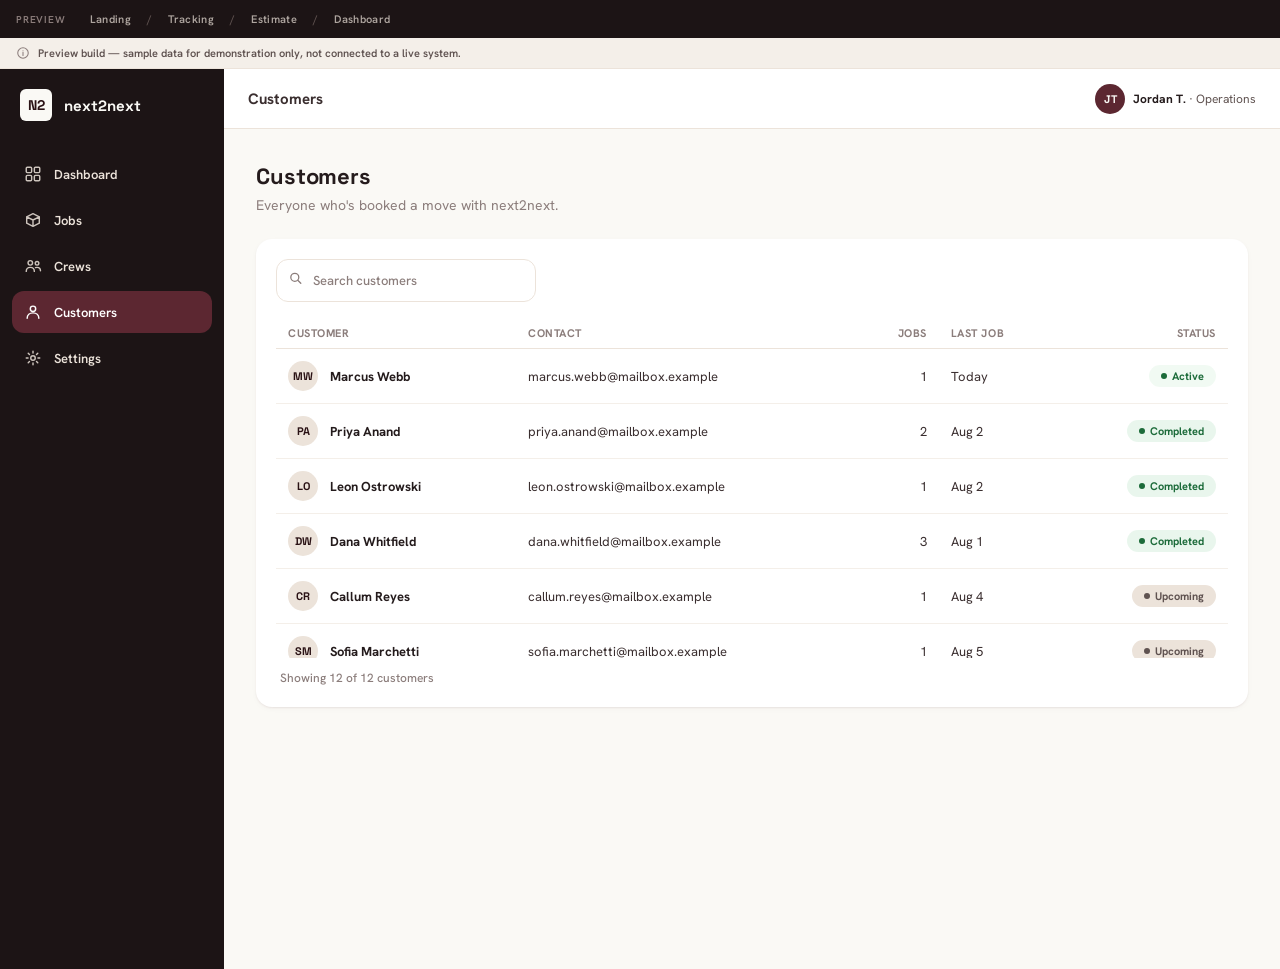
==== preview/next2next/customers.html @ c8a192f5 "Build out Jobs, Crews, Customers, and Settings screens Wires the sidebar's four remaining nav items " ====
<!DOCTYPE html>
<html lang="en">
<head>
<meta charset="utf-8">
<meta name="viewport" content="width=device-width, initial-scale=1">
<meta name="robots" content="noindex, nofollow">
<title>Customers — next2next</title>
<link rel="stylesheet" href="styles.css">
</head>
<body>

<nav class="meta-nav" aria-label="Preview navigation">
  <span class="meta-nav__label">Preview</span>
  <a href="index.html">Landing</a>
  <span class="meta-nav__sep">/</span>
  <a href="tracking.html">Tracking</a>
  <span class="meta-nav__sep">/</span>
  <a href="estimate.html">Estimate</a>
  <span class="meta-nav__sep">/</span>
  <a href="dashboard.html">Dashboard</a>
</nav>

<div class="preview-notice">
  <svg width="14" height="14" viewBox="0 0 20 20" fill="none"><circle cx="10" cy="10" r="7.5" stroke="currentColor" stroke-width="1.5"/><path d="M10 9v4.5M10 6.8v.1" stroke="currentColor" stroke-width="1.5" stroke-linecap="round"/></svg>
  Preview build &mdash; sample data for demonstration only, not connected to a live system.
</div>

<div class="app-shell" id="app-shell">
  <div class="sidebar__backdrop" id="sidebar-backdrop"></div>

  <aside class="sidebar" id="sidebar">
    <div class="sidebar__brand">
      <div class="brand-mark">N2</div>
      <div class="sidebar__wordmark">next2next</div>
      <button class="btn btn--ghost btn--icon sidebar__close-btn" id="sidebar-close-btn" aria-label="Close menu">
        <svg width="18" height="18" viewBox="0 0 20 20" fill="none"><path d="M5 5l10 10M15 5L5 15" stroke="currentColor" stroke-width="1.6" stroke-linecap="round"/></svg>
      </button>
    </div>
    <nav class="sidebar__nav" aria-label="Main">
      <a class="sidebar__link" href="dashboard.html">
        <svg width="18" height="18" viewBox="0 0 20 20" fill="none"><rect x="2.5" y="2.5" width="6" height="6" rx="1.2" stroke="currentColor" stroke-width="1.6"/><rect x="11.5" y="2.5" width="6" height="6" rx="1.2" stroke="currentColor" stroke-width="1.6"/><rect x="2.5" y="11.5" width="6" height="6" rx="1.2" stroke="currentColor" stroke-width="1.6"/><rect x="11.5" y="11.5" width="6" height="6" rx="1.2" stroke="currentColor" stroke-width="1.6"/></svg>
        <span class="sidebar__link-label">Dashboard</span>
      </a>
      <a class="sidebar__link" href="jobs.html">
        <svg width="18" height="18" viewBox="0 0 20 20" fill="none"><path d="M3 6.5L10 3l7 3.5M3 6.5v7L10 17l7-3.5v-7M3 6.5L10 10m0 0l7-3.5M10 10v7" stroke="currentColor" stroke-width="1.6" stroke-linecap="round" stroke-linejoin="round"/></svg>
        <span class="sidebar__link-label">Jobs</span>
      </a>
      <a class="sidebar__link" href="crews.html">
        <svg width="18" height="18" viewBox="0 0 20 20" fill="none"><circle cx="7" cy="6.5" r="2.5" stroke="currentColor" stroke-width="1.6"/><path d="M2.5 16c0-2.8 2-4.5 4.5-4.5s4.5 1.7 4.5 4.5" stroke="currentColor" stroke-width="1.6" stroke-linecap="round"/><circle cx="14.5" cy="7" r="2" stroke="currentColor" stroke-width="1.6"/><path d="M12.8 11.8c.5-.2 1.1-.3 1.7-.3 2.2 0 3.8 1.4 3.8 3.8" stroke="currentColor" stroke-width="1.6" stroke-linecap="round"/></svg>
        <span class="sidebar__link-label">Crews</span>
      </a>
      <a class="sidebar__link" href="customers.html" aria-current="page">
        <svg width="18" height="18" viewBox="0 0 20 20" fill="none"><circle cx="10" cy="6.5" r="3" stroke="currentColor" stroke-width="1.6"/><path d="M3.5 17c0-3.6 2.9-6 6.5-6s6.5 2.4 6.5 6" stroke="currentColor" stroke-width="1.6" stroke-linecap="round"/></svg>
        <span class="sidebar__link-label">Customers</span>
      </a>
      <a class="sidebar__link" href="settings.html">
        <svg width="18" height="18" viewBox="0 0 20 20" fill="none"><circle cx="10" cy="10" r="2.5" stroke="currentColor" stroke-width="1.6"/><path d="M10 2.5v2M10 15.5v2M17.5 10h-2M4.5 10h-2M15.3 4.7l-1.4 1.4M6.1 13.9l-1.4 1.4M15.3 15.3l-1.4-1.4M6.1 6.1L4.7 4.7" stroke="currentColor" stroke-width="1.6" stroke-linecap="round"/></svg>
        <span class="sidebar__link-label">Settings</span>
      </a>
    </nav>
  </aside>

  <div class="app-shell__main">
    <header class="topbar">
      <div class="topbar__crumb">
        <button class="btn btn--ghost btn--icon topbar__menu-btn" id="menu-btn" aria-label="Open menu">
          <svg width="20" height="20" viewBox="0 0 20 20" fill="none"><path d="M3 6h14M3 10h14M3 14h14" stroke="currentColor" stroke-width="1.6" stroke-linecap="round"/></svg>
        </button>
        <span class="text-h2">Customers</span>
      </div>
      <div class="topbar__account">
        <div class="avatar avatar--sm avatar--brand">JT</div>
        <span><strong>Jordan T.</strong> &middot; Operations</span>
      </div>
    </header>

    <main class="owner-main">
      <div class="owner-main__inner">

        <div class="page-header">
          <div>
            <h1 class="text-h1 page-header__title">Customers</h1>
            <p class="text-body text-muted page-header__subtitle">Everyone who's booked a move with next2next.</p>
          </div>
        </div>

        <div class="card">
          <div class="section-header">
            <div class="input-group input-group--search">
              <span class="input-group__icon">
                <svg width="16" height="16" viewBox="0 0 20 20" fill="none"><circle cx="8.5" cy="8.5" r="5" stroke="currentColor" stroke-width="1.6"/><path d="M16 16l-3.5-3.5" stroke="currentColor" stroke-width="1.6" stroke-linecap="round"/></svg>
              </span>
              <input class="input" id="customers-search" type="text" placeholder="Search customers">
            </div>
          </div>

          <div class="table-wrap">
            <table class="table" id="customers-table">
              <thead>
                <tr>
                  <th>Customer</th>
                  <th>Contact</th>
                  <th data-align="right">Jobs</th>
                  <th>Last job</th>
                  <th data-align="right">Status</th>
                </tr>
              </thead>
              <tbody id="customers-body">
                <tr data-name="Marcus Webb">
                  <td class="job-cell-td" data-label="Customer"><div class="job-cell"><div class="avatar avatar--sm">MW</div><span class="job-cell__name">Marcus Webb</span></div></td>
                  <td data-label="Contact">marcus.webb@mailbox.example</td>
                  <td data-label="Jobs" data-align="right" class="tabular-nums">1</td>
                  <td data-label="Last job" class="tabular-nums">Today</td>
                  <td data-label="Status" data-align="right"><span class="status-tag status-tag--active">Active</span></td>
                </tr>
                <tr data-name="Priya Anand">
                  <td class="job-cell-td" data-label="Customer"><div class="job-cell"><div class="avatar avatar--sm">PA</div><span class="job-cell__name">Priya Anand</span></div></td>
                  <td data-label="Contact">priya.anand@mailbox.example</td>
                  <td data-label="Jobs" data-align="right" class="tabular-nums">2</td>
                  <td data-label="Last job" class="tabular-nums">Aug 2</td>
                  <td data-label="Status" data-align="right"><span class="status-tag status-tag--good">Completed</span></td>
                </tr>
                <tr data-name="Leon Ostrowski">
                  <td class="job-cell-td" data-label="Customer"><div class="job-cell"><div class="avatar avatar--sm">LO</div><span class="job-cell__name">Leon Ostrowski</span></div></td>
                  <td data-label="Contact">leon.ostrowski@mailbox.example</td>
                  <td data-label="Jobs" data-align="right" class="tabular-nums">1</td>
                  <td data-label="Last job" class="tabular-nums">Aug 2</td>
                  <td data-label="Status" data-align="right"><span class="status-tag status-tag--good">Completed</span></td>
                </tr>
                <tr data-name="Dana Whitfield">
                  <td class="job-cell-td" data-label="Customer"><div class="job-cell"><div class="avatar avatar--sm">DW</div><span class="job-cell__name">Dana Whitfield</span></div></td>
                  <td data-label="Contact">dana.whitfield@mailbox.example</td>
                  <td data-label="Jobs" data-align="right" class="tabular-nums">3</td>
                  <td data-label="Last job" class="tabular-nums">Aug 1</td>
                  <td data-label="Status" data-align="right"><span class="status-tag status-tag--good">Completed</span></td>
                </tr>
                <tr data-name="Callum Reyes">
                  <td class="job-cell-td" data-label="Customer"><div class="job-cell"><div class="avatar avatar--sm">CR</div><span class="job-cell__name">Callum Reyes</span></div></td>
                  <td data-label="Contact">callum.reyes@mailbox.example</td>
                  <td data-label="Jobs" data-align="right" class="tabular-nums">1</td>
                  <td data-label="Last job" class="tabular-nums">Aug 4</td>
                  <td data-label="Status" data-align="right"><span class="status-tag status-tag--neutral">Upcoming</span></td>
                </tr>
                <tr data-name="Sofia Marchetti">
                  <td class="job-cell-td" data-label="Customer"><div class="job-cell"><div class="avatar avatar--sm">SM</div><span class="job-cell__name">Sofia Marchetti</span></div></td>
                  <td data-label="Contact">sofia.marchetti@mailbox.example</td>
                  <td data-label="Jobs" data-align="right" class="tabular-nums">1</td>
                  <td data-label="Last job" class="tabular-nums">Aug 5</td>
                  <td data-label="Status" data-align="right"><span class="status-tag status-tag--neutral">Upcoming</span></td>
                </tr>
                <tr data-name="Andre Kowalski">
                  <td class="job-cell-td" data-label="Customer"><div class="job-cell"><div class="avatar avatar--sm">AK</div><span class="job-cell__name">Andre Kowalski</span></div></td>
                  <td data-label="Contact">andre.kowalski@mailbox.example</td>
                  <td data-label="Jobs" data-align="right" class="tabular-nums">1</td>
                  <td data-label="Last job" class="tabular-nums">Jul 30</td>
                  <td data-label="Status" data-align="right"><span class="status-tag status-tag--good">Completed</span></td>
                </tr>
                <tr data-name="Renata Silva">
                  <td class="job-cell-td" data-label="Customer"><div class="job-cell"><div class="avatar avatar--sm">RS</div><span class="job-cell__name">Renata Silva</span></div></td>
                  <td data-label="Contact">renata.silva@mailbox.example</td>
                  <td data-label="Jobs" data-align="right" class="tabular-nums">1</td>
                  <td data-label="Last job" class="tabular-nums">Jul 29</td>
                  <td data-label="Status" data-align="right"><span class="status-tag status-tag--good">Completed</span></td>
                </tr>
                <tr data-name="Tobias Lindqvist">
                  <td class="job-cell-td" data-label="Customer"><div class="job-cell"><div class="avatar avatar--sm">TL</div><span class="job-cell__name">Tobias Lindqvist</span></div></td>
                  <td data-label="Contact">tobias.lindqvist@mailbox.example</td>
                  <td data-label="Jobs" data-align="right" class="tabular-nums">1</td>
                  <td data-label="Last job" class="tabular-nums">Jul 28</td>
                  <td data-label="Status" data-align="right"><span class="status-tag status-tag--critical">Cancelled</span></td>
                </tr>
                <tr data-name="Naomi Achebe">
                  <td class="job-cell-td" data-label="Customer"><div class="job-cell"><div class="avatar avatar--sm">NA</div><span class="job-cell__name">Naomi Achebe</span></div></td>
                  <td data-label="Contact">naomi.achebe@mailbox.example</td>
                  <td data-label="Jobs" data-align="right" class="tabular-nums">1</td>
                  <td data-label="Last job" class="tabular-nums">Aug 6</td>
                  <td data-label="Status" data-align="right"><span class="status-tag status-tag--neutral">Upcoming</span></td>
                </tr>
                <tr data-name="Felix Duarte">
                  <td class="job-cell-td" data-label="Customer"><div class="job-cell"><div class="avatar avatar--sm">FD</div><span class="job-cell__name">Felix Duarte</span></div></td>
                  <td data-label="Contact">felix.duarte@mailbox.example</td>
                  <td data-label="Jobs" data-align="right" class="tabular-nums">1</td>
                  <td data-label="Last job" class="tabular-nums">Jul 27</td>
                  <td data-label="Status" data-align="right"><span class="status-tag status-tag--good">Completed</span></td>
                </tr>
                <tr data-name="Grace Kim">
                  <td class="job-cell-td" data-label="Customer"><div class="job-cell"><div class="avatar avatar--sm">GK</div><span class="job-cell__name">Grace Kim</span></div></td>
                  <td data-label="Contact">grace.kim@mailbox.example</td>
                  <td data-label="Jobs" data-align="right" class="tabular-nums">1</td>
                  <td data-label="Last job" class="tabular-nums">Aug 6</td>
                  <td data-label="Status" data-align="right"><span class="status-tag status-tag--neutral">Upcoming</span></td>
                </tr>
              </tbody>
            </table>

            <div class="empty-state hidden" id="customers-empty">
              <div class="empty-state__icon">
                <svg width="22" height="22" viewBox="0 0 20 20" fill="none"><circle cx="8.5" cy="8.5" r="5.5" stroke="currentColor" stroke-width="1.6"/><path d="M17 17l-4-4" stroke="currentColor" stroke-width="1.6" stroke-linecap="round"/></svg>
              </div>
              <div class="empty-state__title" id="customers-empty-title">No customers match your search</div>
              <button class="btn btn--ghost" id="customers-clear-search">Clear search</button>
            </div>
          </div>

          <div class="table-footer text-small" id="customers-footer">Showing 12 of 12 customers</div>
        </div>

      </div>
    </main>
  </div>
</div>

<script src="app.js"></script>
</body>
</html>
---- preview/next2next/styles.css ----
/* next2next preview — shared design system for tracking / estimate / dashboard.
   Palette, type and shadow language extracted from the next2next landing page;
   Hanken Grotesk (body) and Space Grotesk (display) vendored from the same
   bundle into ./fonts, no CDN. */

@font-face {
  font-family: 'Hanken Grotesk';
  font-style: normal;
  font-weight: 400 700;
  font-display: swap;
  src: url('fonts/hanken-grotesk-latin.woff2') format('woff2');
}

@font-face {
  font-family: 'Space Grotesk';
  font-style: normal;
  font-weight: 400 700;
  font-display: swap;
  src: url('fonts/space-grotesk-latin.woff2') format('woff2');
}

/* ===================== tokens ===================== */

:root {
  /* color: cream neutrals (surfaces) */
  --cream-50: #fbf8f4;
  --cream-100: #faf9f5;
  --cream-200: #f4efe9;
  --cream-300: #ece3da;
  --cream-400: #e6ddd5;
  --cream-500: #e1d6cd;

  /* color: maroon — the single brand accent */
  --maroon-900: #1c1415;
  --maroon-800: #241b1c;
  --maroon-700: #2a1215;
  --maroon-600: #401821;
  --maroon-500: #5c2731;
  --maroon-400: #7a4048;

  /* color: text ink */
  --text-muted: #8b7d7b;
  --text-secondary: #5f5250;
  --text-body: #3a2e2f;

  /* color: status — reserved, never used for brand/decoration */
  --status-good: #1c6b3a;
  --status-good-bg: rgba(121, 201, 142, 0.16);
  --status-good-fill: #79c98e;
  --status-good-track: rgba(121, 201, 142, 0.22);
  --status-critical: #b5392c;
  --status-critical-bg: rgba(255, 138, 128, 0.18);
  --status-critical-fill: #ff8a80;
  --status-neutral-bg: var(--cream-300);
  --status-neutral-text: var(--text-secondary);

  /* spacing — 4px scale */
  --space-1: 4px;
  --space-2: 8px;
  --space-3: 12px;
  --space-4: 16px;
  --space-5: 20px;
  --space-6: 24px;
  --space-7: 28px;
  --space-8: 32px;
  --space-9: 36px;
  --space-10: 40px;
  --space-11: 44px;
  --space-12: 48px;

  /* radius */
  --radius-sm: 6px;
  --radius-md: 12px;
  --radius-lg: 16px;
  --radius-pill: 100px;

  /* elevation — exactly two levels, everything else is flat or a hairline */
  --elevation-1: 0 1px 2px rgba(64, 24, 31, 0.06), 0 2px 8px -4px rgba(64, 24, 31, 0.10);
  --elevation-2: 0 16px 40px -16px rgba(64, 24, 31, 0.45);

  --border-hairline: 1px solid var(--cream-300);

  /* type */
  --font-body: 'Hanken Grotesk', -apple-system, BlinkMacSystemFont, 'Segoe UI', Roboto, sans-serif;
  --font-display: 'Space Grotesk', 'Hanken Grotesk', -apple-system, BlinkMacSystemFont, sans-serif;

  /* layout */
  --sidebar-w: 224px;
  --sidebar-w-collapsed: 72px;
  --topbar-h: 60px;
}

* { margin: 0; padding: 0; box-sizing: border-box; }

html, body {
  background: var(--cream-100);
  color: var(--text-body);
  font-family: var(--font-body);
  min-height: 100%;
}

img { max-width: 100%; display: block; }
a { color: inherit; }
button { font: inherit; color: inherit; }
ul, ol { list-style: none; }

/* ===================== type scale ===================== */

.text-display { font-family: var(--font-display); font-size: 32px; line-height: 40px; font-weight: 700; letter-spacing: -0.01em; }
.text-h1 { font-family: var(--font-display); font-size: 22px; line-height: 30px; font-weight: 700; letter-spacing: -0.005em; }
.text-h2 { font-family: var(--font-body); font-size: 15px; line-height: 22px; font-weight: 700; }
.text-body { font-family: var(--font-body); font-size: 14px; line-height: 20px; font-weight: 400; }
.text-small { font-family: var(--font-body); font-size: 12px; line-height: 17px; font-weight: 500; }
.text-caption { font-family: var(--font-body); font-size: 11px; line-height: 14px; font-weight: 700; text-transform: uppercase; letter-spacing: 0.06em; }

.text-muted { color: var(--text-muted); }
.text-secondary { color: var(--text-secondary); }
.tabular-nums { font-variant-numeric: tabular-nums; }

/* ===================== focus ===================== */

a:focus-visible,
button:focus-visible,
input:focus-visible,
[tabindex]:focus-visible {
  outline: 2px solid var(--maroon-500);
  outline-offset: 2px;
  border-radius: var(--radius-sm);
}

/* ===================== meta nav (demo-only, never product chrome) ===================== */

.meta-nav {
  background: var(--maroon-900);
  color: var(--cream-300);
  font-family: var(--font-body);
  font-size: 11px;
  font-weight: 600;
  letter-spacing: 0.03em;
  display: flex;
  align-items: center;
  gap: var(--space-1);
  padding: var(--space-2) var(--space-4);
  flex-wrap: wrap;
  position: relative;
  z-index: 200;
}

.meta-nav__label {
  color: var(--text-muted);
  margin-right: var(--space-2);
  text-transform: uppercase;
  font-size: 10px;
  letter-spacing: 0.08em;
}

.meta-nav a {
  text-decoration: none;
  color: var(--cream-300);
  padding: var(--space-1) var(--space-3);
  border-radius: var(--radius-pill);
  opacity: 0.7;
}

.meta-nav a:hover { opacity: 1; background: rgba(255, 255, 255, 0.08); }

.meta-nav a[aria-current="page"] {
  opacity: 1;
  background: var(--maroon-500);
  color: var(--cream-100);
}

.meta-nav__sep { color: var(--text-secondary); }

.preview-notice {
  display: flex;
  align-items: center;
  gap: var(--space-2);
  background: var(--cream-200);
  color: var(--text-secondary);
  font-size: 11px;
  font-weight: 600;
  padding: var(--space-2) var(--space-4);
  border-bottom: var(--border-hairline);
}

.preview-notice svg { flex-shrink: 0; color: var(--text-muted); }

/* ===================== brand mark (shared: sidebar + customer header) ===================== */

.brand-mark {
  width: 32px;
  height: 32px;
  border-radius: var(--radius-sm);
  background: var(--maroon-500);
  color: var(--cream-100);
  display: flex;
  align-items: center;
  justify-content: center;
  font-family: var(--font-display);
  font-weight: 700;
  font-size: 14px;
  flex-shrink: 0;
}

/* ===================== buttons ===================== */

.btn {
  display: inline-flex;
  align-items: center;
  justify-content: center;
  gap: var(--space-2);
  border: none;
  border-radius: var(--radius-pill);
  padding: var(--space-3) var(--space-5);
  font-family: var(--font-body);
  font-size: 13px;
  font-weight: 700;
  cursor: pointer;
  transition: background-color 120ms ease, box-shadow 120ms ease, transform 80ms ease;
}

.btn--primary {
  background: var(--maroon-500);
  color: var(--cream-100);
  box-shadow: var(--elevation-1);
}
.btn--primary:hover { background: var(--maroon-600); }
.btn--primary:active { background: var(--maroon-700); transform: translateY(1px); }
.btn--primary:disabled { background: var(--cream-400); color: var(--text-muted); cursor: not-allowed; box-shadow: none; }

.btn--ghost {
  background: transparent;
  color: var(--text-secondary);
  border: var(--border-hairline);
}
.btn--ghost:hover { background: var(--cream-200); color: var(--maroon-800); }
.btn--ghost:active { background: var(--cream-300); }

.btn--icon { padding: var(--space-2); border-radius: var(--radius-sm); }

.btn--block { width: 100%; }

/* ===================== inputs ===================== */

.input-group { position: relative; }

.input {
  width: 100%;
  font-family: var(--font-body);
  font-size: 13px;
  font-weight: 500;
  color: var(--text-body);
  background: #fff;
  border: var(--border-hairline);
  border-radius: var(--radius-md);
  padding: var(--space-3) var(--space-3) var(--space-3) var(--space-9);
  transition: border-color 120ms ease;
}

.input--plain { padding-left: var(--space-3); }

.input::placeholder { color: var(--text-muted); font-weight: 500; }
.input:hover { border-color: var(--cream-500); }
.input:focus-visible { border-color: var(--maroon-500); outline: none; box-shadow: 0 0 0 3px rgba(92, 39, 49, 0.12); }

.input-group__icon {
  position: absolute;
  left: var(--space-3);
  top: 50%;
  transform: translateY(-50%);
  color: var(--text-muted);
  pointer-events: none;
}

/* ===================== avatar ===================== */

.avatar {
  border-radius: 50%;
  display: flex;
  align-items: center;
  justify-content: center;
  font-family: var(--font-display);
  font-weight: 700;
  flex-shrink: 0;
  background: var(--cream-300);
  color: var(--maroon-700);
}

.avatar--sm { width: 30px; height: 30px; font-size: 11px; }
.avatar--md { width: 34px; height: 34px; font-size: 12px; }
.avatar--brand { background: var(--maroon-500); color: var(--cream-100); }

/* ===================== card ===================== */

.card {
  background: #fff;
  border-radius: var(--radius-lg);
  box-shadow: var(--elevation-1);
  padding: var(--space-5);
}

/* ===================== pill / status tag ===================== */

.pill {
  display: inline-flex;
  align-items: center;
  gap: var(--space-1);
  padding: var(--space-1) var(--space-3);
  border-radius: var(--radius-pill);
  font-size: 11px;
  font-weight: 700;
}

.pill--live { background: var(--status-good-bg); color: var(--status-good); }

.status-tag {
  display: inline-flex;
  align-items: center;
  gap: 5px;
  font-size: 11px;
  font-weight: 700;
  padding: var(--space-1) var(--space-3);
  border-radius: var(--radius-pill);
  white-space: nowrap;
}

.status-tag::before {
  content: "";
  width: 6px;
  height: 6px;
  border-radius: 50%;
  background: currentColor;
}

.status-tag--good { background: var(--status-good-bg); color: var(--status-good); }
.status-tag--active { background: rgba(121, 201, 142, 0.10); color: var(--status-good); }
.status-tag--neutral { background: var(--status-neutral-bg); color: var(--status-neutral-text); }
.status-tag--critical { background: var(--status-critical-bg); color: var(--status-critical); }

/* ===================== page header (shared pattern, every operator page) ===================== */

.page-header {
  display: flex;
  align-items: flex-start;
  justify-content: space-between;
  gap: var(--space-4);
  margin-bottom: var(--space-6);
  flex-wrap: wrap;
}

.page-header__title { color: var(--maroon-800); }
.page-header__subtitle { margin-top: var(--space-1); }
.page-header__actions { display: flex; align-items: center; gap: var(--space-2); flex-shrink: 0; }

/* ===================== app shell (operator surface: dashboard) ===================== */

.app-shell { display: flex; min-height: 100vh; }
.app-shell__main { flex: 1; min-width: 0; display: flex; flex-direction: column; }

.sidebar {
  width: var(--sidebar-w);
  flex-shrink: 0;
  align-self: flex-start;
  position: sticky;
  top: 0;
  height: 100vh;
  overflow-y: auto;
  background: var(--maroon-900);
  color: var(--cream-100);
  display: flex;
  flex-direction: column;
  padding: var(--space-5) var(--space-3);
}

.sidebar__brand {
  display: flex;
  align-items: center;
  gap: var(--space-3);
  padding: 0 var(--space-2);
  margin-bottom: var(--space-8);
}

.sidebar__brand .brand-mark { background: var(--cream-100); color: var(--maroon-700); }
.sidebar__wordmark { font-family: var(--font-display); font-weight: 700; font-size: 15px; }
.sidebar__close-btn { display: none; color: var(--cream-100); border-color: rgba(255, 255, 255, 0.2); margin-left: auto; }

.sidebar__nav { display: flex; flex-direction: column; gap: var(--space-1); }

.sidebar__link {
  display: flex;
  align-items: center;
  gap: var(--space-3);
  padding: var(--space-3) var(--space-3);
  border-radius: var(--radius-md);
  text-decoration: none;
  color: var(--cream-300);
  font-size: 13px;
  font-weight: 600;
}

.sidebar__link svg { flex-shrink: 0; opacity: 0.85; }
.sidebar__link:hover { background: rgba(255, 255, 255, 0.06); color: #fff; }
.sidebar__link:hover svg { opacity: 1; }

.sidebar__link[aria-current="page"] {
  background: var(--maroon-500);
  color: #fff;
}
.sidebar__link[aria-current="page"] svg { opacity: 1; }

.sidebar__link-label { white-space: nowrap; overflow: hidden; text-overflow: ellipsis; }

.sidebar__backdrop { display: none; }

.topbar {
  height: var(--topbar-h);
  flex-shrink: 0;
  background: #fff;
  border-bottom: var(--border-hairline);
  display: flex;
  align-items: center;
  justify-content: space-between;
  padding: 0 var(--space-6);
  position: sticky;
  top: 0;
  z-index: 20;
}

.topbar__crumb { display: flex; align-items: center; gap: var(--space-3); }
.topbar__menu-btn { display: none; }

.topbar__account {
  display: flex;
  align-items: center;
  gap: var(--space-2);
  font-size: 12px;
  color: var(--text-secondary);
}
.topbar__account strong { color: var(--maroon-800); font-weight: 700; }

.owner-main {
  flex: 1;
  min-width: 0;
  padding: var(--space-8) var(--space-8) var(--space-12);
}

.owner-main__inner { max-width: 1040px; margin: 0 auto; }

/* ===================== customer shell (tracking / estimate) ===================== */

.customer-shell {
  max-width: 480px;
  margin: 0 auto;
  min-height: 100vh;
  display: flex;
  flex-direction: column;
}

.customer-header {
  padding: var(--space-6) var(--space-5) var(--space-4);
  display: flex;
  align-items: center;
  gap: var(--space-3);
}

.customer-header__word { font-family: var(--font-display); font-weight: 700; font-size: 16px; color: var(--maroon-800); }
.customer-header__sub { font-size: 11px; color: var(--text-muted); margin-top: 1px; }

.customer-main { flex: 1; padding: var(--space-1) var(--space-5) var(--space-8); }

/* ===================== tracking screen ===================== */

.route-summary {
  display: flex;
  align-items: center;
  gap: var(--space-2);
  font-size: 13px;
  color: var(--text-secondary);
  margin-bottom: var(--space-5);
}

.route-summary__point { font-weight: 700; color: var(--maroon-800); }
.route-summary__arrow { color: var(--text-muted); }

.eta-card {
  background: var(--maroon-900);
  color: var(--cream-100);
  border-radius: var(--radius-lg);
  padding: var(--space-5);
  margin-bottom: var(--space-5);
  box-shadow: var(--elevation-2);
}

.eta-card__label { color: var(--text-muted); margin-bottom: var(--space-1); }
.eta-card__value { font-family: var(--font-display); font-size: 22px; font-weight: 700; }

.eta-card__crew {
  margin-top: var(--space-3);
  font-size: 12px;
  color: var(--cream-300);
  display: flex;
  align-items: center;
  gap: var(--space-2);
}

.checkpoints { display: flex; flex-direction: column; }

.checkpoint { display: flex; gap: var(--space-4); position: relative; padding-bottom: var(--space-7); }
.checkpoint:last-child { padding-bottom: 0; }

.checkpoint__rail { display: flex; flex-direction: column; align-items: center; flex-shrink: 0; }

.checkpoint__dot {
  width: 22px;
  height: 22px;
  border-radius: 50%;
  background: var(--cream-300);
  border: 2px solid var(--cream-400);
  flex-shrink: 0;
  display: flex;
  align-items: center;
  justify-content: center;
}

.checkpoint__line { width: 2px; flex: 1; background: var(--cream-400); margin-top: 2px; }

.checkpoint--done .checkpoint__dot { background: var(--maroon-500); border-color: var(--maroon-500); }
.checkpoint--done .checkpoint__dot::after {
  content: "";
  width: 6px;
  height: 10px;
  border-right: 2px solid var(--cream-100);
  border-bottom: 2px solid var(--cream-100);
  transform: rotate(45deg) translate(-1px, -2px);
}
.checkpoint--done .checkpoint__line { background: var(--maroon-500); }

.checkpoint--current .checkpoint__dot {
  background: var(--status-good-fill);
  border-color: var(--status-good-fill);
  box-shadow: 0 0 0 4px var(--status-good-track);
}

.checkpoint__body { padding-top: 1px; }
.checkpoint__title { font-size: 14px; font-weight: 700; color: var(--text-muted); display: flex; align-items: center; flex-wrap: wrap; gap: var(--space-2); }
.checkpoint--done .checkpoint__title,
.checkpoint--current .checkpoint__title { color: var(--maroon-800); }
.checkpoint__time { font-size: 12px; color: var(--text-muted); margin-top: 2px; }

/* ===================== estimate screen ===================== */

.upload-zone {
  border: 2px dashed var(--cream-500);
  border-radius: var(--radius-lg);
  padding: var(--space-8) var(--space-5);
  text-align: center;
  color: var(--text-muted);
  cursor: pointer;
  background: var(--cream-50);
  display: block;
  transition: border-color 120ms ease, background-color 120ms ease;
}

.upload-zone:hover { border-color: var(--maroon-500); background: #fff; }

.upload-zone__icon {
  width: 44px;
  height: 44px;
  border-radius: 50%;
  background: var(--cream-300);
  margin: 0 auto var(--space-3);
  display: flex;
  align-items: center;
  justify-content: center;
}

.upload-zone__title { font-size: 14px; font-weight: 700; color: var(--maroon-800); margin-bottom: var(--space-1); }
.upload-zone__hint { font-size: 12px; }

#file-input { display: none; }

.preview-frame {
  position: relative;
  border-radius: var(--radius-lg);
  overflow: hidden;
  box-shadow: var(--elevation-1);
  background: var(--maroon-900);
}

.preview-frame img { width: 100%; height: 280px; object-fit: cover; display: block; }

.scan-overlay {
  position: absolute;
  inset: 0;
  background: linear-gradient(180deg, rgba(28, 20, 21, 0) 0%, rgba(28, 20, 21, 0.55) 100%);
  display: flex;
  align-items: flex-end;
  padding: var(--space-4);
}

.scan-line {
  position: absolute;
  left: 0;
  right: 0;
  height: 2px;
  background: linear-gradient(90deg, transparent, var(--status-good-fill), transparent);
  box-shadow: 0 0 12px 2px var(--status-good-track);
  animation: scan 1.2s ease-in-out infinite;
}

@keyframes scan { 0% { top: 4%; } 50% { top: 92%; } 100% { top: 4%; } }

.scan-status { color: #fff; font-size: 13px; font-weight: 700; display: flex; align-items: center; gap: var(--space-2); }
.scan-status__dot { width: 7px; height: 7px; border-radius: 50%; background: var(--status-good-fill); animation: pulse 1s ease-in-out infinite; }

@keyframes pulse { 0%, 100% { opacity: 0.4; } 50% { opacity: 1; } }

.result-grid { display: grid; grid-template-columns: 1fr 1fr; gap: var(--space-3); margin-top: var(--space-4); }

.result-tile { background: var(--cream-200); border-radius: var(--radius-md); padding: var(--space-4); }
.result-tile__label { margin-bottom: var(--space-2); }
.result-tile__value { font-family: var(--font-display); font-size: 20px; font-weight: 700; color: var(--maroon-800); }

.estimate-footer { text-align: center; margin-top: var(--space-4); }
.link-muted { font-size: 12px; color: var(--text-muted); text-decoration: underline; background: none; border: none; cursor: pointer; padding: var(--space-2); }
.link-muted:hover { color: var(--maroon-600); }

.hidden { display: none !important; }

/* ===================== estimate: item checklist, crew size, total ===================== */

.estimate-results { display: flex; flex-direction: column; gap: var(--space-4); }
.estimate-section-title { margin-bottom: var(--space-3); }

.item-list { display: flex; flex-direction: column; }

.item-row {
  display: flex;
  align-items: center;
  gap: var(--space-3);
  padding: var(--space-3) 0;
  border-bottom: 1px solid var(--cream-200);
  transition: opacity 120ms ease;
}
.item-row:last-child { border-bottom: none; }

.item-row__check {
  display: flex;
  align-items: center;
  gap: var(--space-3);
  flex: 1;
  min-width: 0;
  cursor: pointer;
}

.item-row__check input[type="checkbox"] {
  width: 18px;
  height: 18px;
  accent-color: var(--maroon-500);
  flex-shrink: 0;
  cursor: pointer;
}

.item-row__name { font-size: 13px; font-weight: 600; color: var(--maroon-800); }
.item-row__qty { font-weight: 500; color: var(--text-muted); margin-left: 2px; }

.item-row.is-unchecked { opacity: 0.45; }
.item-row.is-unchecked .item-row__name { text-decoration: line-through; }

.difficulty { display: inline-flex; gap: 3px; flex-shrink: 0; }
.difficulty__dot { width: 6px; height: 6px; border-radius: 50%; background: var(--cream-400); }
.difficulty--easy .difficulty__dot:nth-child(1) { background: var(--maroon-500); }
.difficulty--medium .difficulty__dot:nth-child(1),
.difficulty--medium .difficulty__dot:nth-child(2) { background: var(--maroon-500); }
.difficulty--hard .difficulty__dot { background: var(--maroon-500); }

.item-row__time { font-size: 12px; color: var(--text-secondary); flex-shrink: 0; width: 44px; text-align: right; }

.crew-selector { display: flex; gap: var(--space-2); }

.crew-btn {
  position: relative;
  flex: 1;
  padding: var(--space-3) var(--space-2);
  border-radius: var(--radius-md);
  border: var(--border-hairline);
  background: #fff;
  font-family: var(--font-display);
  font-size: 16px;
  font-weight: 700;
  color: var(--maroon-800);
  cursor: pointer;
  transition: border-color 120ms ease, background-color 120ms ease, color 120ms ease;
}
.crew-btn:hover { border-color: var(--maroon-400); }
.crew-btn.is-active { background: var(--maroon-500); border-color: var(--maroon-500); color: #fff; }

.crew-btn__badge {
  position: absolute;
  top: -9px;
  left: 50%;
  transform: translateX(-50%);
  background: var(--status-good-fill);
  color: #16351f;
  font-family: var(--font-body);
  font-size: 9px;
  font-weight: 700;
  text-transform: uppercase;
  letter-spacing: 0.03em;
  padding: 2px 6px;
  border-radius: var(--radius-pill);
  white-space: nowrap;
}

.estimate-total__value { font-family: var(--font-display); font-size: 28px; font-weight: 700; margin: var(--space-1) 0; }
.eta-card__sub { color: var(--cream-300); }

/* ===================== KPI stat tiles ===================== */

.kpi-row { display: grid; grid-template-columns: repeat(3, 1fr); gap: var(--space-4); margin-bottom: var(--space-6); }

.kpi-card { display: flex; align-items: center; gap: var(--space-4); }
.kpi-card__figure { flex-shrink: 0; display: flex; align-items: center; justify-content: center; width: 64px; height: 64px; }
.kpi-card__body { min-width: 0; }
.kpi-card__label { color: var(--text-muted); margin-bottom: var(--space-1); }
.kpi-card__value { font-family: var(--font-display); font-size: 22px; font-weight: 700; color: var(--maroon-800); line-height: 1.1; }
.kpi-card__delta { font-size: 11px; font-weight: 700; margin-top: var(--space-1); display: inline-flex; align-items: center; gap: 3px; }
.kpi-card__delta--good { color: var(--status-good); }
.kpi-card__delta--bad { color: var(--status-critical); }

.sparkline-bar { fill: var(--cream-400); }
.sparkline-bar--current { fill: var(--status-good-fill); }

/* ===================== recent jobs table ===================== */

.section-header { display: flex; align-items: center; justify-content: space-between; gap: var(--space-4); margin-bottom: var(--space-4); flex-wrap: wrap; }

.table-wrap { max-height: 340px; overflow-y: auto; border-radius: var(--radius-md); }

.table { width: 100%; border-collapse: collapse; font-size: 13px; }

.table thead th {
  position: sticky;
  top: 0;
  background: #fff;
  text-align: left;
  font-size: 11px;
  font-weight: 700;
  text-transform: uppercase;
  letter-spacing: 0.05em;
  color: var(--text-muted);
  padding: var(--space-2) var(--space-3);
  border-bottom: var(--border-hairline);
  z-index: 1;
}

.table thead th[data-align="right"] { text-align: right; }

.table tbody td {
  padding: var(--space-3);
  border-bottom: 1px solid var(--cream-200);
  vertical-align: middle;
}

.table tbody tr:last-child td { border-bottom: none; }
.table tbody tr:hover td { background: var(--cream-50); }

.table td[data-align="right"] { text-align: right; }

.job-cell { display: flex; align-items: center; gap: var(--space-3); }
.job-cell__name { font-weight: 700; color: var(--maroon-800); }

.table-footer {
  display: flex;
  align-items: center;
  justify-content: space-between;
  padding: var(--space-3) var(--space-1) 0;
  color: var(--text-muted);
}

/* ===================== empty state ===================== */

.empty-state { text-align: center; padding: var(--space-10) var(--space-5); color: var(--text-muted); }
.empty-state__icon {
  width: 44px; height: 44px; border-radius: 50%; background: var(--cream-200);
  display: flex; align-items: center; justify-content: center; margin: 0 auto var(--space-3);
}
.empty-state__title { color: var(--maroon-800); font-size: 13px; font-weight: 700; margin-bottom: var(--space-3); }

/* ===================== loading skeleton ===================== */

.skeleton {
  background: linear-gradient(90deg, var(--cream-300) 25%, var(--cream-200) 37%, var(--cream-300) 63%);
  background-size: 400% 100%;
  animation: skeleton-shimmer 1.4s ease infinite;
  border-radius: var(--radius-sm);
}

@keyframes skeleton-shimmer { 0% { background-position: 100% 50%; } 100% { background-position: 0 50%; } }

.skeleton-row { display: flex; align-items: center; gap: var(--space-3); padding: var(--space-3); }
.skeleton-row > .skeleton:first-child { width: 34px; height: 34px; border-radius: 50%; flex-shrink: 0; }
.skeleton-row__lines { flex: 1; display: flex; flex-direction: column; gap: var(--space-2); }
.skeleton-line { height: 10px; border-radius: 3px; }

.kpi-card.is-loading .kpi-card__figure,
.kpi-card.is-loading .kpi-card__value,
.kpi-card.is-loading .kpi-card__delta { visibility: hidden; position: relative; }
.kpi-card.is-loading .kpi-card__value::before,
.kpi-card.is-loading .kpi-card__figure::before {
  content: "";
  position: absolute;
  inset: 0;
  visibility: visible;
  border-radius: var(--radius-sm);
  background: linear-gradient(90deg, var(--cream-300) 25%, var(--cream-200) 37%, var(--cream-300) 63%);
  background-size: 400% 100%;
  animation: skeleton-shimmer 1.4s ease infinite;
}
.kpi-card.is-loading .kpi-card__figure::before { border-radius: 50%; }

/* ===================== responsive ===================== */

/* tablet / intermediate: sidebar collapses to icon-only */
@media (max-width: 1099px) {
  .sidebar { width: var(--sidebar-w-collapsed); align-items: center; }
  .sidebar__brand { padding: 0; justify-content: center; }
  .sidebar__wordmark { display: none; }
  .sidebar__link { justify-content: center; padding: var(--space-3); width: 44px; }
  .sidebar__link-label { display: none; }
  .owner-main { padding: var(--space-6) var(--space-5) var(--space-10); }
}

/* medium: KPI row to 2 columns */
@media (max-width: 900px) {
  .kpi-row { grid-template-columns: repeat(2, 1fr); }
}

/* phone: off-canvas sidebar, stacked KPI, table -> cards */
/* ===================== filter chips (Jobs) ===================== */

.chip-row { display: flex; gap: var(--space-2); flex-wrap: wrap; margin-bottom: var(--space-4); }
.chip-row--inline { margin-bottom: 0; }

.input-group--search { width: 260px; max-width: 100%; }
.owner-main__inner--narrow { max-width: 720px; }
.settings-stack { display: flex; flex-direction: column; gap: var(--space-4); }

.chip {
  padding: var(--space-2) var(--space-4);
  border-radius: var(--radius-pill);
  border: var(--border-hairline);
  background: #fff;
  font-family: var(--font-body);
  font-size: 12px;
  font-weight: 700;
  color: var(--text-secondary);
  cursor: pointer;
}

.chip:hover { border-color: var(--maroon-400); }
.chip.is-active { background: var(--maroon-500); border-color: var(--maroon-500); color: #fff; }

/* ===================== crew cards (Crews) ===================== */

.crew-grid { display: grid; grid-template-columns: repeat(auto-fill, minmax(260px, 1fr)); gap: var(--space-4); }

.crew-card__header { display: flex; align-items: center; justify-content: space-between; margin-bottom: var(--space-4); }
.crew-card__name { font-family: var(--font-display); font-size: 16px; font-weight: 700; color: var(--maroon-800); }

.crew-card__members { display: flex; flex-direction: column; gap: var(--space-3); }
.crew-card__member { display: flex; align-items: center; gap: var(--space-3); font-size: 13px; font-weight: 600; color: var(--maroon-800); }

.crew-card__assignment {
  margin-top: var(--space-4);
  padding-top: var(--space-3);
  border-top: 1px solid var(--cream-200);
  font-size: 12px;
  color: var(--text-muted);
}
.crew-card__assignment strong { color: var(--maroon-800); }

/* ===================== form fields (Settings) ===================== */

.field { display: flex; flex-direction: column; gap: var(--space-2); }
.field label { font-size: 12px; font-weight: 700; color: var(--text-secondary); }
.field-grid { display: grid; grid-template-columns: 1fr 1fr; gap: var(--space-4); }

.select {
  width: 100%;
  font-family: var(--font-body);
  font-size: 13px;
  font-weight: 500;
  color: var(--text-body);
  background: #fff;
  border: var(--border-hairline);
  border-radius: var(--radius-md);
  padding: var(--space-3);
  cursor: pointer;
}
.select:hover { border-color: var(--cream-500); }
.select:focus-visible { border-color: var(--maroon-500); outline: none; box-shadow: 0 0 0 3px rgba(92, 39, 49, 0.12); }

.settings-row {
  display: flex;
  align-items: center;
  justify-content: space-between;
  gap: var(--space-4);
  padding: var(--space-3) 0;
  border-bottom: 1px solid var(--cream-200);
}
.settings-row:last-child { border-bottom: none; }
.settings-row__label { font-size: 13px; font-weight: 600; color: var(--maroon-800); }
.settings-row__desc { font-size: 12px; color: var(--text-muted); margin-top: 2px; }

.switch { position: relative; display: inline-block; width: 40px; height: 22px; flex-shrink: 0; }
.switch input { position: absolute; opacity: 0; width: 100%; height: 100%; margin: 0; cursor: pointer; }
.switch__track { position: absolute; inset: 0; background: var(--cream-400); border-radius: var(--radius-pill); transition: background-color 150ms ease; pointer-events: none; }
.switch__track::before {
  content: "";
  position: absolute;
  width: 16px;
  height: 16px;
  left: 3px;
  top: 3px;
  background: #fff;
  border-radius: 50%;
  transition: transform 150ms ease;
  box-shadow: 0 1px 2px rgba(0, 0, 0, 0.25);
}
.switch input:checked + .switch__track { background: var(--maroon-500); }
.switch input:checked + .switch__track::before { transform: translateX(18px); }
.switch input:focus-visible + .switch__track { outline: 2px solid var(--maroon-500); outline-offset: 2px; }

.settings-actions { display: flex; align-items: center; gap: var(--space-3); margin-top: var(--space-2); }
.settings-saved {
  font-size: 12px;
  font-weight: 700;
  color: var(--status-good);
  opacity: 0;
  transition: opacity 200ms ease;
}
.settings-saved.is-visible { opacity: 1; }

@media (max-width: 640px) {
  .kpi-row { grid-template-columns: 1fr; }
  .result-grid { grid-template-columns: 1fr; }
  .field-grid { grid-template-columns: 1fr; }

  .topbar__menu-btn { display: inline-flex; }
  .topbar { padding: 0 var(--space-4); }
  .owner-main { padding: var(--space-5) var(--space-4) var(--space-10); }

  .sidebar {
    position: fixed;
    inset: 0 25% 0 0;
    width: auto;
    z-index: 301;
    align-items: stretch;
    transform: translateX(-100%);
    transition: transform 180ms ease;
  }
  .sidebar__wordmark { display: block; }
  .sidebar__brand { justify-content: flex-start; padding: 0 var(--space-2); }
  .sidebar__close-btn { display: inline-flex; }
  .sidebar__link { justify-content: flex-start; width: auto; }
  .sidebar__link-label { display: inline; }

  .app-shell.sidebar-open .sidebar { transform: translateX(0); }
  .sidebar__backdrop {
    display: none;
    position: fixed; inset: 0; background: rgba(28, 20, 21, 0.4); z-index: 300;
  }
  .app-shell.sidebar-open .sidebar__backdrop { display: block; }

  /* table -> stacked cards */
  .table-wrap { max-height: none; overflow: visible; }
  .table thead { position: absolute; width: 1px; height: 1px; overflow: hidden; clip: rect(0 0 0 0); }
  .table, .table tbody, .table tr, .table td { display: block; width: 100%; }
  .table tbody tr {
    background: #fff;
    border: var(--border-hairline);
    border-radius: var(--radius-md);
    margin-bottom: var(--space-3);
    padding: var(--space-2) var(--space-3);
  }
  .table tbody tr:hover td { background: transparent; }
  .table td {
    display: flex;
    align-items: center;
    justify-content: space-between;
    gap: var(--space-3);
    padding: var(--space-2) var(--space-1);
    border-bottom: none;
    text-align: right !important;
  }
  .table td[data-label]::before {
    content: attr(data-label);
    font-size: 11px;
    font-weight: 700;
    text-transform: uppercase;
    letter-spacing: 0.05em;
    color: var(--text-muted);
  }
  .table td.job-cell-td { justify-content: flex-start; }
  .table td.job-cell-td::before { display: none; }
}
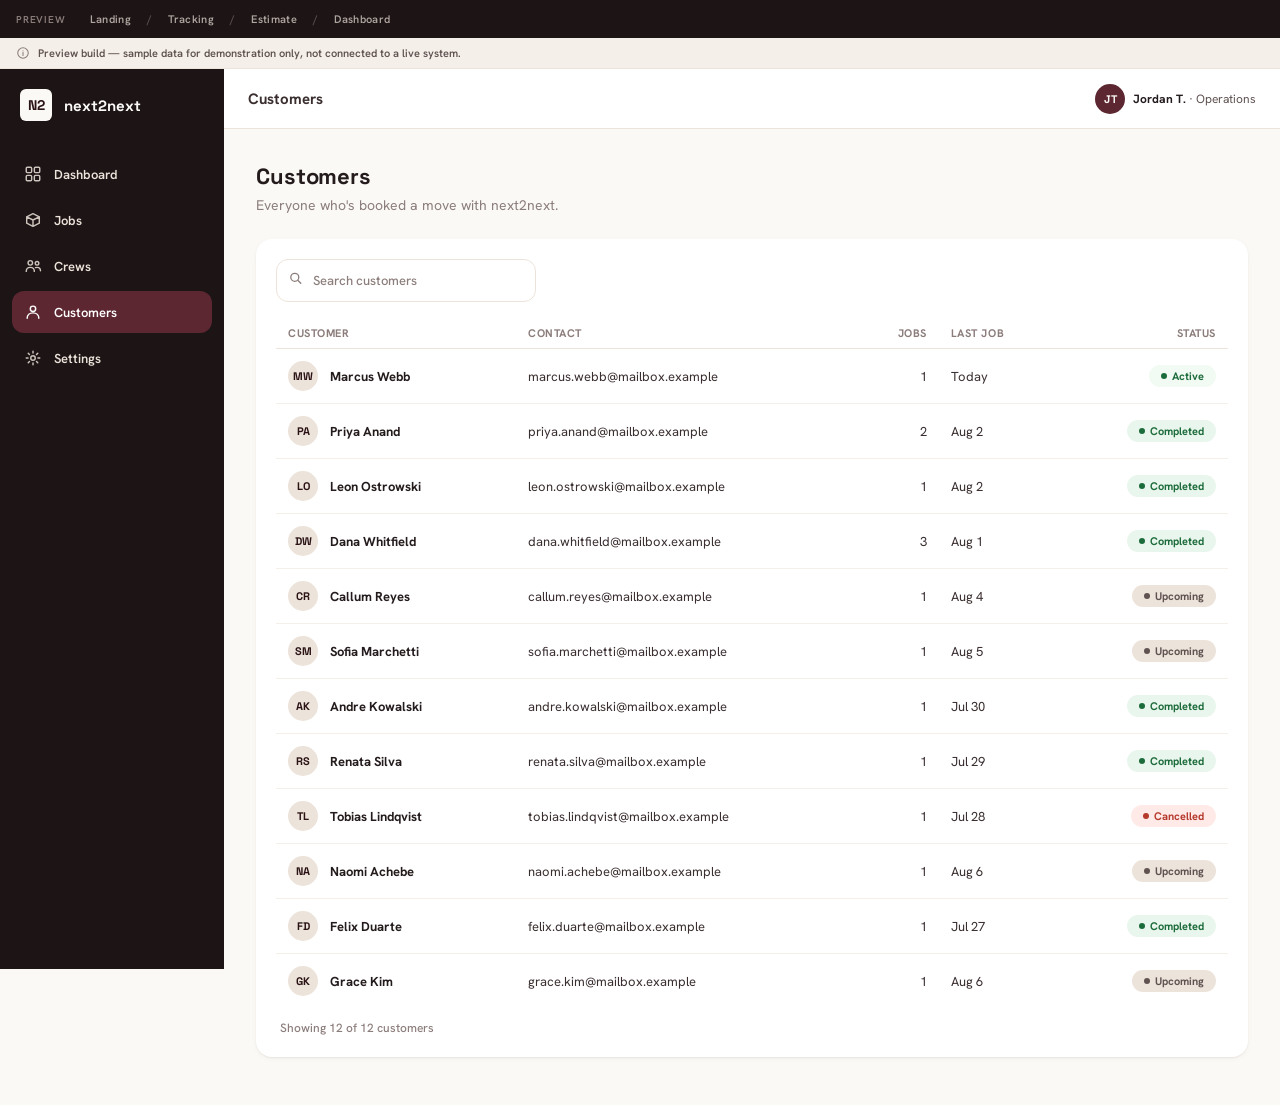
==== commit 6dbb56d3: "Widen operator screens and add New Job creation flow The 1040px content cap and a 340px scroll box o" ====
--- a/preview/next2next/customers.html
+++ b/preview/next2next/customers.html
@@ -94,7 +94,7 @@
             </div>
           </div>
 
-          <div class="table-wrap">
+          <div class="table-wrap table-wrap--full">
             <table class="table" id="customers-table">
               <thead>
                 <tr>
--- a/preview/next2next/styles.css
+++ b/preview/next2next/styles.css
@@ -445,7 +445,7 @@
   padding: var(--space-8) var(--space-8) var(--space-12);
 }
 
-.owner-main__inner { max-width: 1040px; margin: 0 auto; }
+.owner-main__inner { max-width: 1440px; margin: 0 auto; }
 
 /* ===================== customer shell (tracking / estimate) ===================== */
 
@@ -737,6 +737,7 @@
 .section-header { display: flex; align-items: center; justify-content: space-between; gap: var(--space-4); margin-bottom: var(--space-4); flex-wrap: wrap; }
 
 .table-wrap { max-height: 340px; overflow-y: auto; border-radius: var(--radius-md); }
+.table-wrap--full { max-height: none; overflow: visible; }
 
 .table { width: 100%; border-collapse: collapse; font-size: 13px; }
 
@@ -943,6 +944,131 @@
 }
 .settings-saved.is-visible { opacity: 1; }
 
+/* ===================== new job modal ===================== */
+
+.modal-backdrop {
+  display: none;
+  position: fixed;
+  inset: 0;
+  background: rgba(28, 20, 21, 0.5);
+  z-index: 400;
+  align-items: center;
+  justify-content: center;
+  padding: var(--space-5);
+}
+.modal-backdrop.is-open { display: flex; }
+
+.modal {
+  background: #fff;
+  border-radius: var(--radius-lg);
+  box-shadow: var(--elevation-2);
+  width: 100%;
+  max-width: 640px;
+  max-height: calc(100vh - var(--space-10));
+  display: flex;
+  flex-direction: column;
+  overflow: hidden;
+}
+
+.modal__header {
+  display: flex;
+  align-items: flex-start;
+  justify-content: space-between;
+  gap: var(--space-4);
+  padding: var(--space-5) var(--space-5) var(--space-4);
+  border-bottom: var(--border-hairline);
+  flex-shrink: 0;
+}
+.modal__title { color: var(--maroon-800); }
+.modal__job-no { font-size: 12px; font-weight: 700; color: var(--text-muted); margin-top: var(--space-1); }
+
+.modal__body {
+  padding: var(--space-5);
+  overflow-y: auto;
+}
+
+.modal__body form {
+  display: flex;
+  flex-direction: column;
+  gap: var(--space-4);
+}
+
+.modal__footer {
+  display: flex;
+  align-items: center;
+  gap: var(--space-3);
+  padding: var(--space-4) var(--space-5);
+  border-top: var(--border-hairline);
+  flex-shrink: 0;
+}
+.modal__error { color: var(--status-critical); font-weight: 700; }
+.modal__footer-actions { display: flex; align-items: center; gap: var(--space-2); margin-left: auto; }
+
+textarea.input { resize: vertical; min-height: 60px; font-family: var(--font-body); }
+.input[readonly] { background: var(--cream-100); color: var(--text-secondary); cursor: default; }
+
+.field.has-error label { color: var(--status-critical); }
+.field.has-error .input,
+.field.has-error .select { border-color: var(--status-critical); }
+
+/* item builder (New job) */
+
+.item-builder { display: flex; flex-direction: column; gap: var(--space-3); }
+.item-builder__chips { display: flex; flex-wrap: wrap; gap: var(--space-2); }
+.item-builder__add { display: flex; gap: var(--space-2); }
+.item-builder__add .input { flex: 1; }
+
+.item-builder__list { display: flex; flex-direction: column; gap: var(--space-1); }
+
+.item-builder__row {
+  display: flex;
+  align-items: center;
+  justify-content: space-between;
+  gap: var(--space-3);
+  padding: var(--space-2) var(--space-3);
+  background: var(--cream-100);
+  border-radius: var(--radius-md);
+  font-size: 13px;
+  font-weight: 600;
+  color: var(--maroon-800);
+}
+
+.item-builder__remove {
+  background: none;
+  border: none;
+  color: var(--text-muted);
+  cursor: pointer;
+  font-size: 16px;
+  line-height: 1;
+  padding: var(--space-1);
+}
+.item-builder__remove:hover { color: var(--status-critical); }
+
+.item-builder__empty { font-size: 12px; color: var(--text-muted); padding: var(--space-2) var(--space-1); }
+
+/* toast */
+
+.toast {
+  position: fixed;
+  bottom: var(--space-6);
+  left: 50%;
+  transform: translateX(-50%) translateY(12px);
+  background: var(--maroon-900);
+  color: #fff;
+  font-size: 13px;
+  font-weight: 700;
+  padding: var(--space-3) var(--space-5);
+  border-radius: var(--radius-pill);
+  box-shadow: var(--elevation-2);
+  opacity: 0;
+  pointer-events: none;
+  transition: opacity 180ms ease, transform 180ms ease;
+  z-index: 500;
+  max-width: calc(100vw - var(--space-8));
+  text-align: center;
+}
+.toast.is-visible { opacity: 1; transform: translateX(-50%) translateY(0); }
+
 @media (max-width: 640px) {
   .kpi-row { grid-template-columns: 1fr; }
   .result-grid { grid-template-columns: 1fr; }
@@ -951,6 +1077,9 @@
   .topbar__menu-btn { display: inline-flex; }
   .topbar { padding: 0 var(--space-4); }
   .owner-main { padding: var(--space-5) var(--space-4) var(--space-10); }
+
+  .modal-backdrop { padding: 0; align-items: flex-end; }
+  .modal { max-width: 100%; max-height: 92vh; border-radius: var(--radius-lg) var(--radius-lg) 0 0; }
 
   .sidebar {
     position: fixed;
